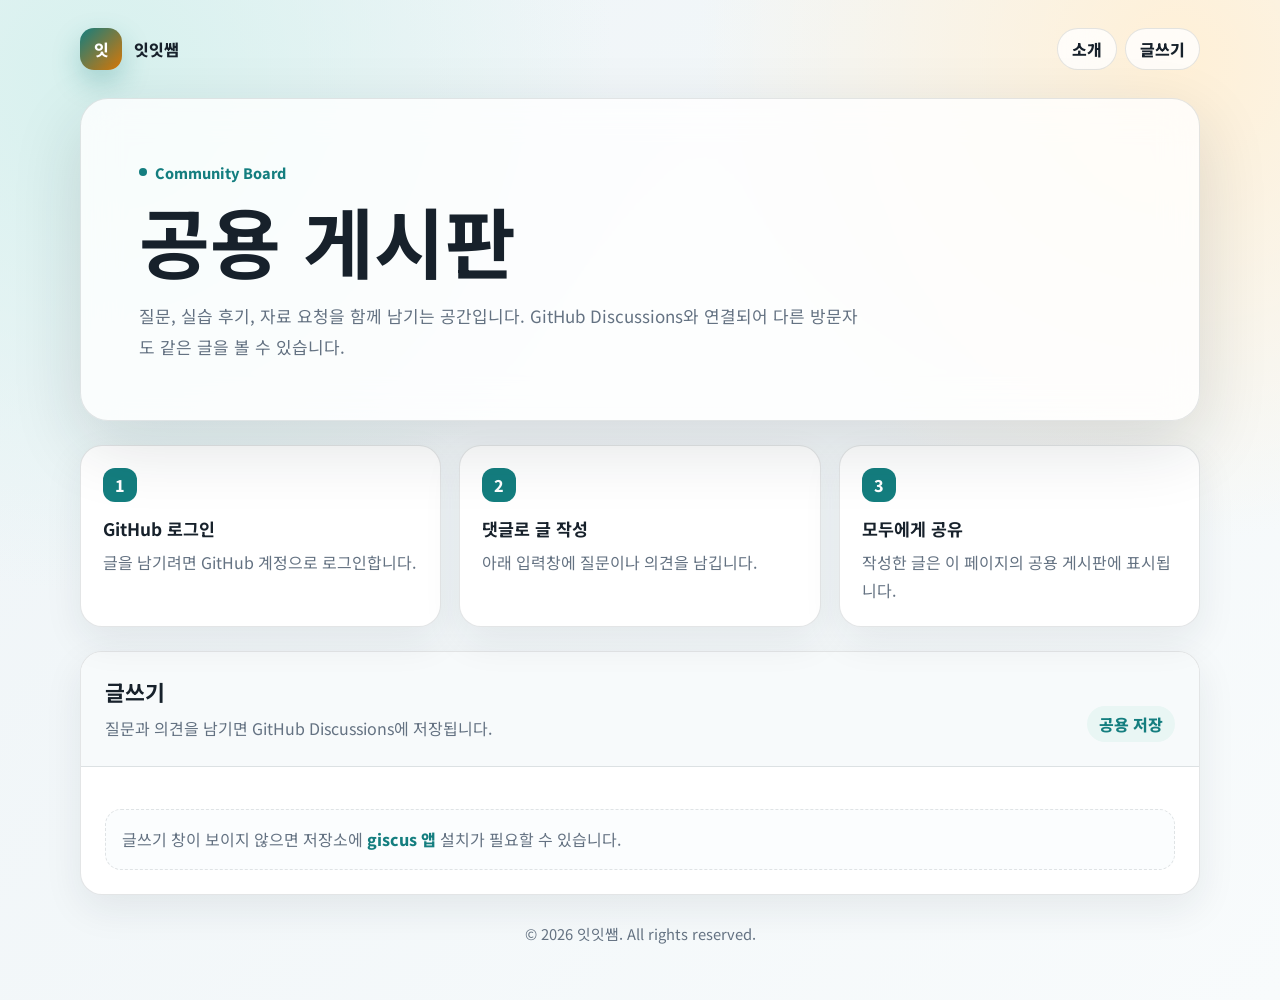
==== board/index.html @ 9ce94934 "공용 게시판 페이지 추가" ====
<!DOCTYPE html>
<html lang="ko">
<head>
  <meta charset="UTF-8" />
  <meta name="viewport" content="width=device-width, initial-scale=1.0" />
  <meta http-equiv="Cache-Control" content="no-cache, no-store, must-revalidate" />
  <meta http-equiv="Pragma" content="no-cache" />
  <meta http-equiv="Expires" content="0" />
  <title>잇잇쌤 | 공용 게시판</title>
  <link rel="preconnect" href="https://fonts.googleapis.com" />
  <link rel="preconnect" href="https://fonts.gstatic.com" crossorigin />
  <link href="https://fonts.googleapis.com/css2?family=Noto+Sans+KR:wght@400;500;700;800&display=swap" rel="stylesheet" />
  <style>
    :root {
      --bg: #eef4f7;
      --panel: rgba(255, 255, 255, 0.8);
      --solid: #ffffff;
      --text: #17212b;
      --muted: #647282;
      --line: rgba(31, 42, 55, 0.12);
      --accent: #147e7f;
      --accent-2: #d97706;
      --shadow: 0 24px 70px rgba(22, 34, 45, 0.14);
    }

    * {
      box-sizing: border-box;
    }

    html {
      scroll-behavior: smooth;
    }

    body {
      min-height: 100vh;
      margin: 0;
      font-family: "Noto Sans KR", system-ui, sans-serif;
      color: var(--text);
      background:
        radial-gradient(circle at 8% 8%, #d7f1ee, transparent 32rem),
        radial-gradient(circle at 92% 6%, #fff0d7, transparent 30rem),
        linear-gradient(135deg, #eef4f7, #f8fbfc);
    }

    a {
      color: inherit;
      text-decoration: none;
    }

    .page {
      width: min(1120px, calc(100% - 40px));
      margin: 0 auto;
      padding: 28px 0 56px;
    }

    .topbar {
      display: flex;
      align-items: center;
      justify-content: space-between;
      gap: 18px;
      margin-bottom: 28px;
    }

    .brand {
      display: flex;
      align-items: center;
      gap: 12px;
      font-weight: 800;
    }

    .brand-mark {
      display: grid;
      width: 42px;
      height: 42px;
      place-items: center;
      border-radius: 14px;
      color: #ffffff;
      background: linear-gradient(135deg, var(--accent), var(--accent-2));
      box-shadow: 0 12px 28px rgba(20, 126, 127, 0.28);
    }

    .nav {
      display: flex;
      align-items: center;
      gap: 8px;
    }

    .nav a {
      display: inline-flex;
      align-items: center;
      min-height: 42px;
      padding: 0 14px;
      border: 1px solid var(--line);
      border-radius: 999px;
      background: var(--panel);
      font-weight: 800;
      backdrop-filter: blur(14px);
    }

    .hero {
      padding: clamp(30px, 5vw, 58px);
      border: 1px solid var(--line);
      border-radius: 28px;
      background: var(--panel);
      box-shadow: var(--shadow);
      backdrop-filter: blur(18px);
    }

    .eyebrow {
      display: inline-flex;
      align-items: center;
      gap: 8px;
      margin-bottom: 16px;
      color: var(--accent);
      font-size: 0.9rem;
      font-weight: 800;
    }

    .eyebrow::before {
      content: "";
      width: 8px;
      height: 8px;
      border-radius: 50%;
      background: var(--accent);
    }

    h1,
    h2,
    h3,
    p {
      margin: 0;
    }

    h1 {
      max-width: 760px;
      font-size: clamp(2.35rem, 7vw, 4.8rem);
      line-height: 1.08;
      letter-spacing: 0;
    }

    .hero-copy {
      max-width: 720px;
      margin-top: 20px;
      color: var(--muted);
      font-size: 1.06rem;
      line-height: 1.8;
    }

    .guide-grid {
      display: grid;
      grid-template-columns: repeat(3, 1fr);
      gap: 18px;
      margin-top: 24px;
    }

    .guide-card,
    .board-panel {
      border: 1px solid var(--line);
      border-radius: 22px;
      background: var(--solid);
      box-shadow: 0 14px 38px rgba(22, 34, 45, 0.08);
    }

    .guide-card {
      padding: 22px;
    }

    .guide-card span {
      display: inline-flex;
      align-items: center;
      justify-content: center;
      width: 34px;
      height: 34px;
      margin-bottom: 14px;
      border-radius: 12px;
      color: #ffffff;
      background: var(--accent);
      font-weight: 800;
    }

    .guide-card h3 {
      margin-bottom: 8px;
      font-size: 1.08rem;
    }

    .guide-card p {
      color: var(--muted);
      line-height: 1.7;
    }

    .board-panel {
      margin-top: 24px;
      overflow: hidden;
    }

    .board-head {
      display: flex;
      align-items: flex-end;
      justify-content: space-between;
      gap: 18px;
      padding: 24px;
      border-bottom: 1px solid var(--line);
      background: #f7fafb;
    }

    .board-head h2 {
      margin-bottom: 8px;
      font-size: 1.35rem;
    }

    .board-head p {
      color: var(--muted);
      line-height: 1.7;
    }

    .board-badge {
      display: inline-flex;
      align-items: center;
      min-height: 36px;
      padding: 0 12px;
      border-radius: 999px;
      color: var(--accent);
      background: #e9f6f4;
      font-weight: 800;
      white-space: nowrap;
    }

    .discussion-wrap {
      padding: 24px;
    }

    .fallback {
      margin-top: 18px;
      padding: 16px;
      border: 1px dashed var(--line);
      border-radius: 16px;
      color: var(--muted);
      line-height: 1.7;
      background: #fbfdfe;
    }

    .fallback a {
      color: var(--accent);
      font-weight: 800;
    }

    footer {
      margin-top: 28px;
      color: var(--muted);
      text-align: center;
      font-size: 0.92rem;
    }

    @media (max-width: 840px) {
      .guide-grid {
        grid-template-columns: 1fr;
      }

      .board-head {
        align-items: flex-start;
        flex-direction: column;
      }
    }

    @media (max-width: 520px) {
      .page {
        width: min(100% - 28px, 720px);
        padding-top: 18px;
      }

      .topbar {
        align-items: flex-start;
        flex-direction: column;
      }

      .nav {
        width: 100%;
      }

      .nav a {
        flex: 1;
        justify-content: center;
      }

      .hero,
      .guide-card,
      .board-head,
      .discussion-wrap {
        padding: 22px;
      }
    }
  </style>
</head>
<body>
  <main class="page">
    <nav class="topbar" aria-label="상단 메뉴">
      <a class="brand" href="../" aria-label="홈으로 이동">
        <span class="brand-mark">잇</span>
        <span>잇잇쌤</span>
      </a>
      <div class="nav">
        <a href="../">소개</a>
        <a href="#write">글쓰기</a>
      </div>
    </nav>

    <header class="hero">
      <div class="eyebrow">Community Board</div>
      <h1>공용 게시판</h1>
      <p class="hero-copy">
        질문, 실습 후기, 자료 요청을 함께 남기는 공간입니다.
        GitHub Discussions와 연결되어 다른 방문자도 같은 글을 볼 수 있습니다.
      </p>
    </header>

    <section class="guide-grid" aria-label="게시판 사용 안내">
      <article class="guide-card">
        <span>1</span>
        <h3>GitHub 로그인</h3>
        <p>글을 남기려면 GitHub 계정으로 로그인합니다.</p>
      </article>
      <article class="guide-card">
        <span>2</span>
        <h3>댓글로 글 작성</h3>
        <p>아래 입력창에 질문이나 의견을 남깁니다.</p>
      </article>
      <article class="guide-card">
        <span>3</span>
        <h3>모두에게 공유</h3>
        <p>작성한 글은 이 페이지의 공용 게시판에 표시됩니다.</p>
      </article>
    </section>

    <section class="board-panel" id="write" aria-labelledby="board-title">
      <div class="board-head">
        <div>
          <h2 id="board-title">글쓰기</h2>
          <p>질문과 의견을 남기면 GitHub Discussions에 저장됩니다.</p>
        </div>
        <span class="board-badge">공용 저장</span>
      </div>

      <div class="discussion-wrap">
        <script src="https://giscus.app/client.js"
          data-repo="lovelyjhk/codex"
          data-repo-id="R_kgDOSZYbeg"
          data-category="General"
          data-category-id="DIC_kwDOSZYbes4C9JkH"
          data-mapping="pathname"
          data-strict="0"
          data-reactions-enabled="1"
          data-emit-metadata="0"
          data-input-position="top"
          data-theme="preferred_color_scheme"
          data-lang="ko"
          crossorigin="anonymous"
          async>
        </script>
        <div class="fallback">
          글쓰기 창이 보이지 않으면 저장소에
          <a href="https://github.com/apps/giscus" target="_blank" rel="noreferrer">giscus 앱</a>
          설치가 필요할 수 있습니다.
        </div>
      </div>
    </section>

    <footer>
      © <span id="year"></span> 잇잇쌤. All rights reserved.
    </footer>
  </main>

  <script>
    document.querySelector("#year").textContent = new Date().getFullYear();
  </script>
</body>
</html>
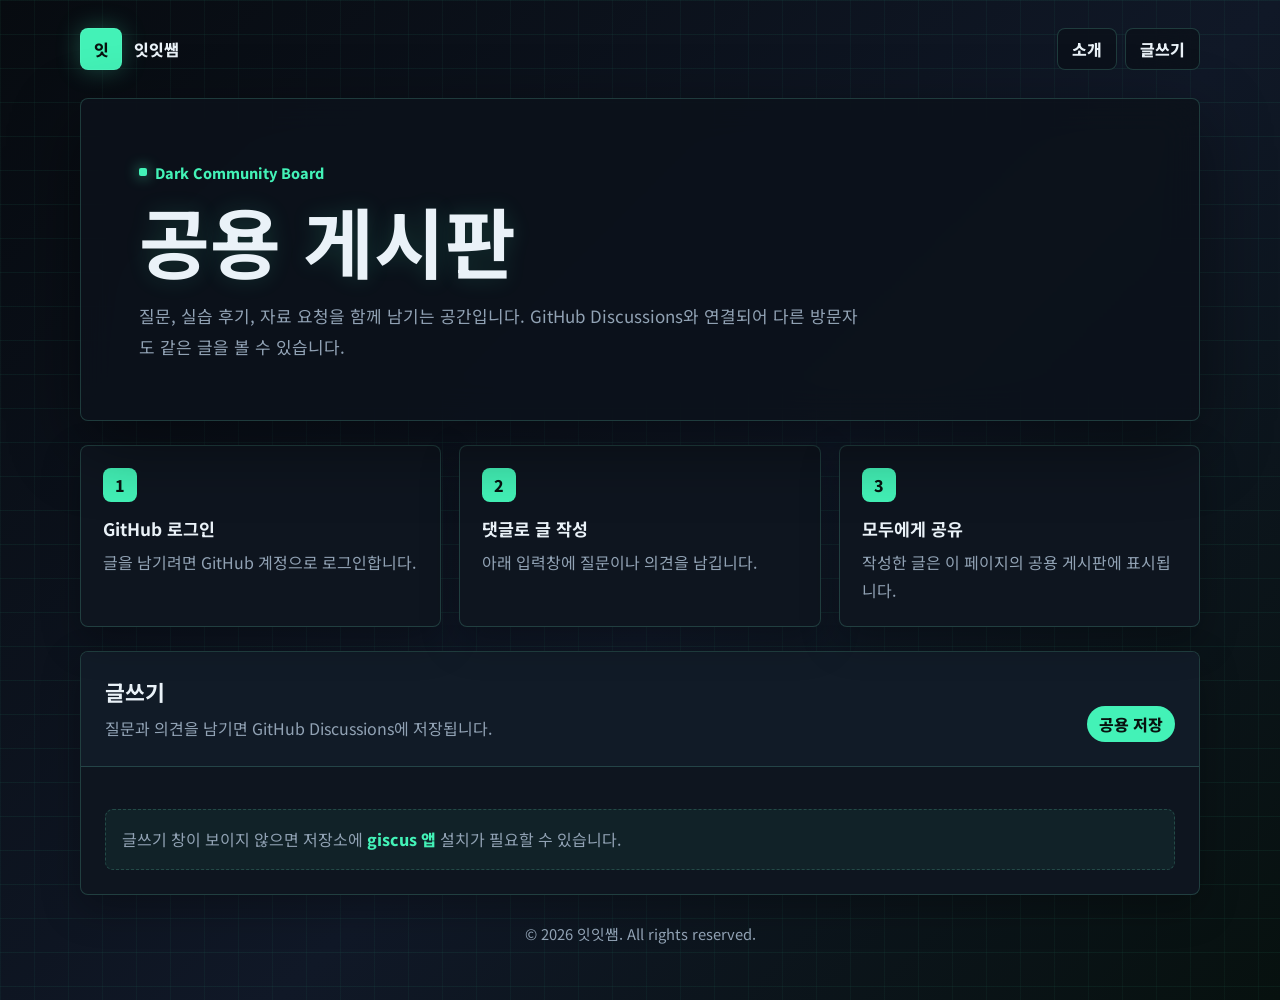
==== commit d179b9be: "게시판 다크 테마 적용" ====
--- a/board/index.html
+++ b/board/index.html
@@ -12,15 +12,17 @@
   <link href="https://fonts.googleapis.com/css2?family=Noto+Sans+KR:wght@400;500;700;800&display=swap" rel="stylesheet" />
   <style>
     :root {
-      --bg: #eef4f7;
-      --panel: rgba(255, 255, 255, 0.8);
-      --solid: #ffffff;
-      --text: #17212b;
-      --muted: #647282;
-      --line: rgba(31, 42, 55, 0.12);
-      --accent: #147e7f;
-      --accent-2: #d97706;
-      --shadow: 0 24px 70px rgba(22, 34, 45, 0.14);
+      --bg: #070b10;
+      --panel: rgba(12, 18, 27, 0.88);
+      --solid: #0e151f;
+      --soft: #111b27;
+      --text: #eaf2f8;
+      --muted: #91a2b4;
+      --line: rgba(120, 255, 214, 0.18);
+      --accent: #43f2b7;
+      --accent-2: #8fb7ff;
+      --warning: #f5c46b;
+      --shadow: 0 24px 70px rgba(0, 0, 0, 0.45);
     }
 
     * {
@@ -37,9 +39,10 @@
       font-family: "Noto Sans KR", system-ui, sans-serif;
       color: var(--text);
       background:
-        radial-gradient(circle at 8% 8%, #d7f1ee, transparent 32rem),
-        radial-gradient(circle at 92% 6%, #fff0d7, transparent 30rem),
-        linear-gradient(135deg, #eef4f7, #f8fbfc);
+        linear-gradient(rgba(67, 242, 183, 0.06) 1px, transparent 1px),
+        linear-gradient(90deg, rgba(67, 242, 183, 0.045) 1px, transparent 1px),
+        linear-gradient(135deg, #070b10 0%, #101827 56%, #07110f 100%);
+      background-size: 34px 34px, 34px 34px, auto;
     }
 
     a {
@@ -73,10 +76,11 @@
       width: 42px;
       height: 42px;
       place-items: center;
-      border-radius: 14px;
-      color: #ffffff;
-      background: linear-gradient(135deg, var(--accent), var(--accent-2));
-      box-shadow: 0 12px 28px rgba(20, 126, 127, 0.28);
+      border: 1px solid var(--line);
+      border-radius: 8px;
+      color: #08120f;
+      background: var(--accent);
+      box-shadow: 0 0 24px rgba(67, 242, 183, 0.28);
     }
 
     .nav {
@@ -91,16 +95,22 @@
       min-height: 42px;
       padding: 0 14px;
       border: 1px solid var(--line);
-      border-radius: 999px;
+      border-radius: 8px;
       background: var(--panel);
       font-weight: 800;
       backdrop-filter: blur(14px);
+      transition: border-color 0.2s ease, color 0.2s ease;
+    }
+
+    .nav a:hover {
+      border-color: var(--accent);
+      color: var(--accent);
     }
 
     .hero {
       padding: clamp(30px, 5vw, 58px);
       border: 1px solid var(--line);
-      border-radius: 28px;
+      border-radius: 8px;
       background: var(--panel);
       box-shadow: var(--shadow);
       backdrop-filter: blur(18px);
@@ -114,14 +124,16 @@
       color: var(--accent);
       font-size: 0.9rem;
       font-weight: 800;
+      letter-spacing: 0;
     }
 
     .eyebrow::before {
       content: "";
       width: 8px;
       height: 8px;
-      border-radius: 50%;
+      border-radius: 2px;
       background: var(--accent);
+      box-shadow: 0 0 14px rgba(67, 242, 183, 0.8);
     }
 
     h1,
@@ -136,6 +148,7 @@
       font-size: clamp(2.35rem, 7vw, 4.8rem);
       line-height: 1.08;
       letter-spacing: 0;
+      text-shadow: 0 0 22px rgba(67, 242, 183, 0.16);
     }
 
     .hero-copy {
@@ -156,9 +169,9 @@
     .guide-card,
     .board-panel {
       border: 1px solid var(--line);
-      border-radius: 22px;
+      border-radius: 8px;
       background: var(--solid);
-      box-shadow: 0 14px 38px rgba(22, 34, 45, 0.08);
+      box-shadow: 0 14px 38px rgba(0, 0, 0, 0.28);
     }
 
     .guide-card {
@@ -172,8 +185,8 @@
       width: 34px;
       height: 34px;
       margin-bottom: 14px;
-      border-radius: 12px;
-      color: #ffffff;
+      border-radius: 8px;
+      color: #08120f;
       background: var(--accent);
       font-weight: 800;
     }
@@ -200,7 +213,7 @@
       gap: 18px;
       padding: 24px;
       border-bottom: 1px solid var(--line);
-      background: #f7fafb;
+      background: var(--soft);
     }
 
     .board-head h2 {
@@ -219,8 +232,8 @@
       min-height: 36px;
       padding: 0 12px;
       border-radius: 999px;
-      color: var(--accent);
-      background: #e9f6f4;
+      color: #08120f;
+      background: var(--accent);
       font-weight: 800;
       white-space: nowrap;
     }
@@ -233,10 +246,10 @@
       margin-top: 18px;
       padding: 16px;
       border: 1px dashed var(--line);
-      border-radius: 16px;
+      border-radius: 8px;
       color: var(--muted);
       line-height: 1.7;
-      background: #fbfdfe;
+      background: rgba(67, 242, 183, 0.06);
     }
 
     .fallback a {
@@ -305,7 +318,7 @@
     </nav>
 
     <header class="hero">
-      <div class="eyebrow">Community Board</div>
+      <div class="eyebrow">Dark Community Board</div>
       <h1>공용 게시판</h1>
       <p class="hero-copy">
         질문, 실습 후기, 자료 요청을 함께 남기는 공간입니다.
@@ -351,7 +364,7 @@
           data-reactions-enabled="1"
           data-emit-metadata="0"
           data-input-position="top"
-          data-theme="preferred_color_scheme"
+          data-theme="dark_dimmed"
           data-lang="ko"
           crossorigin="anonymous"
           async>
